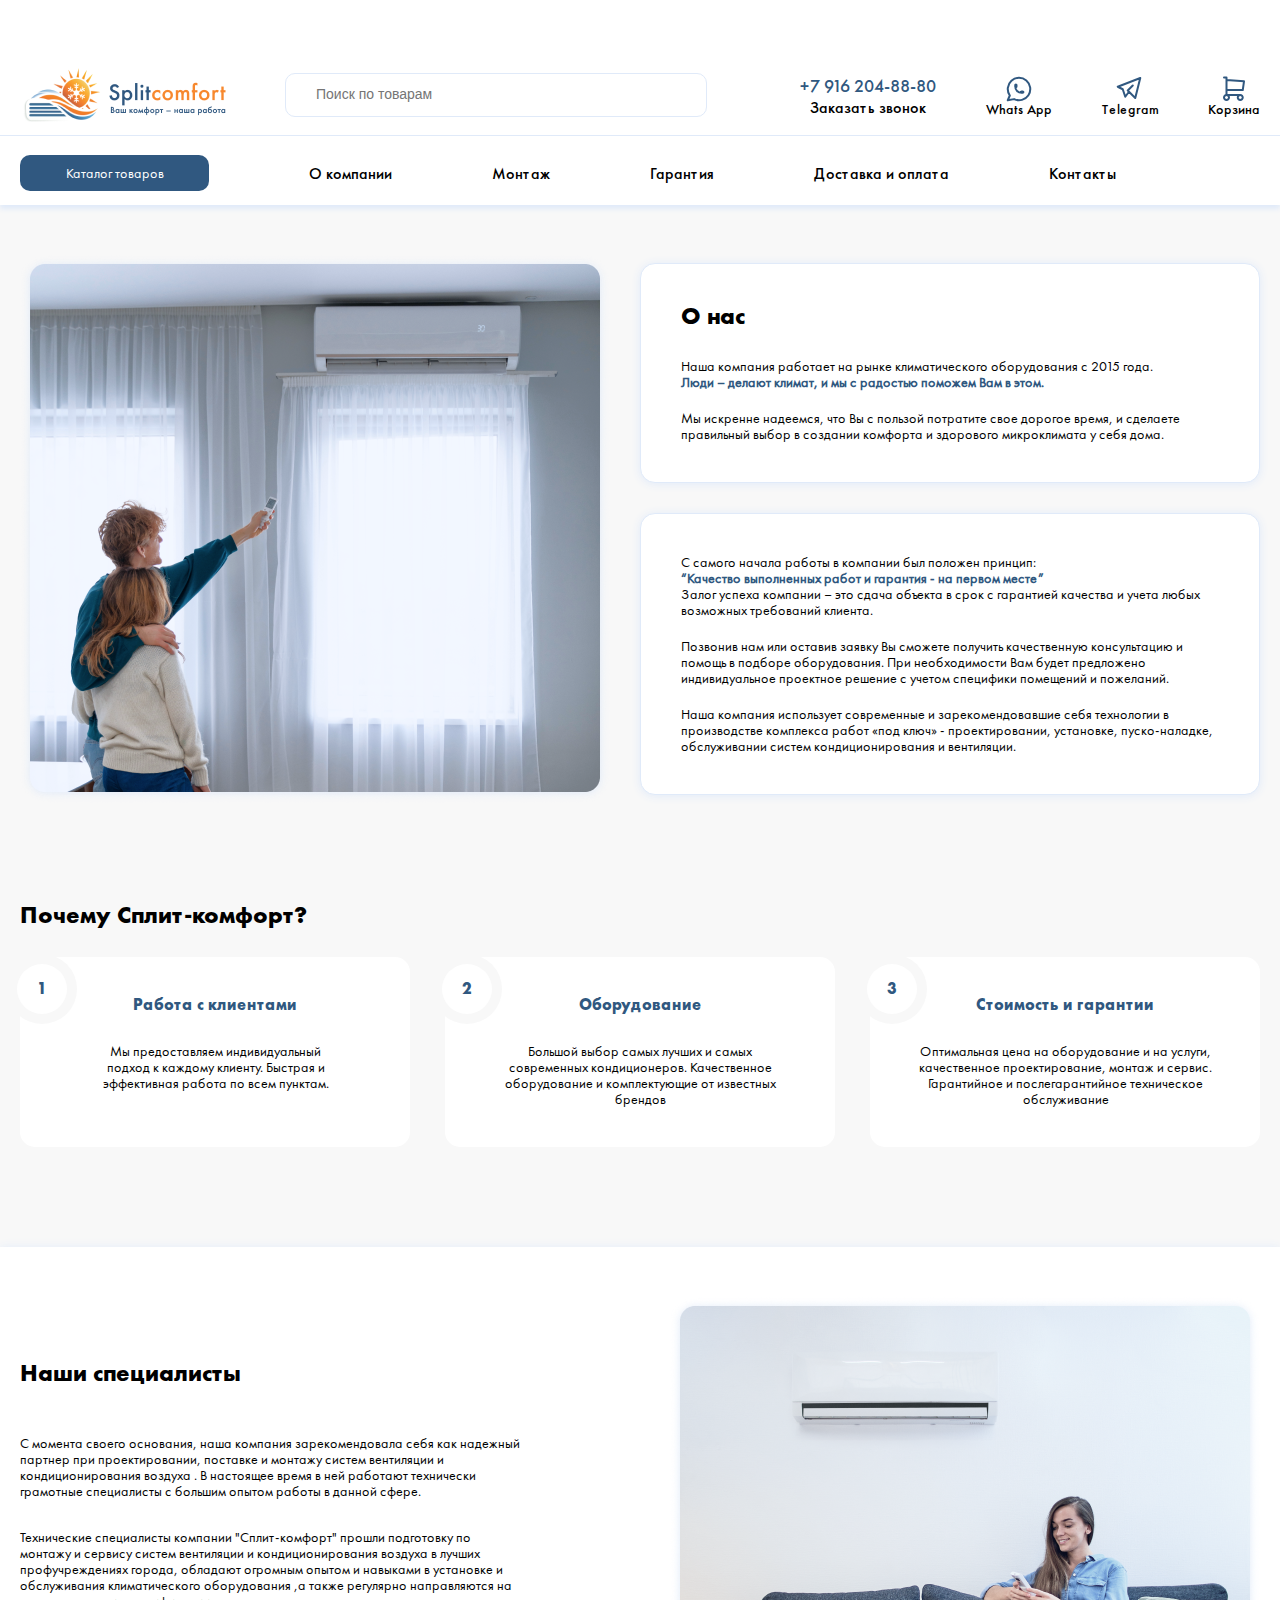
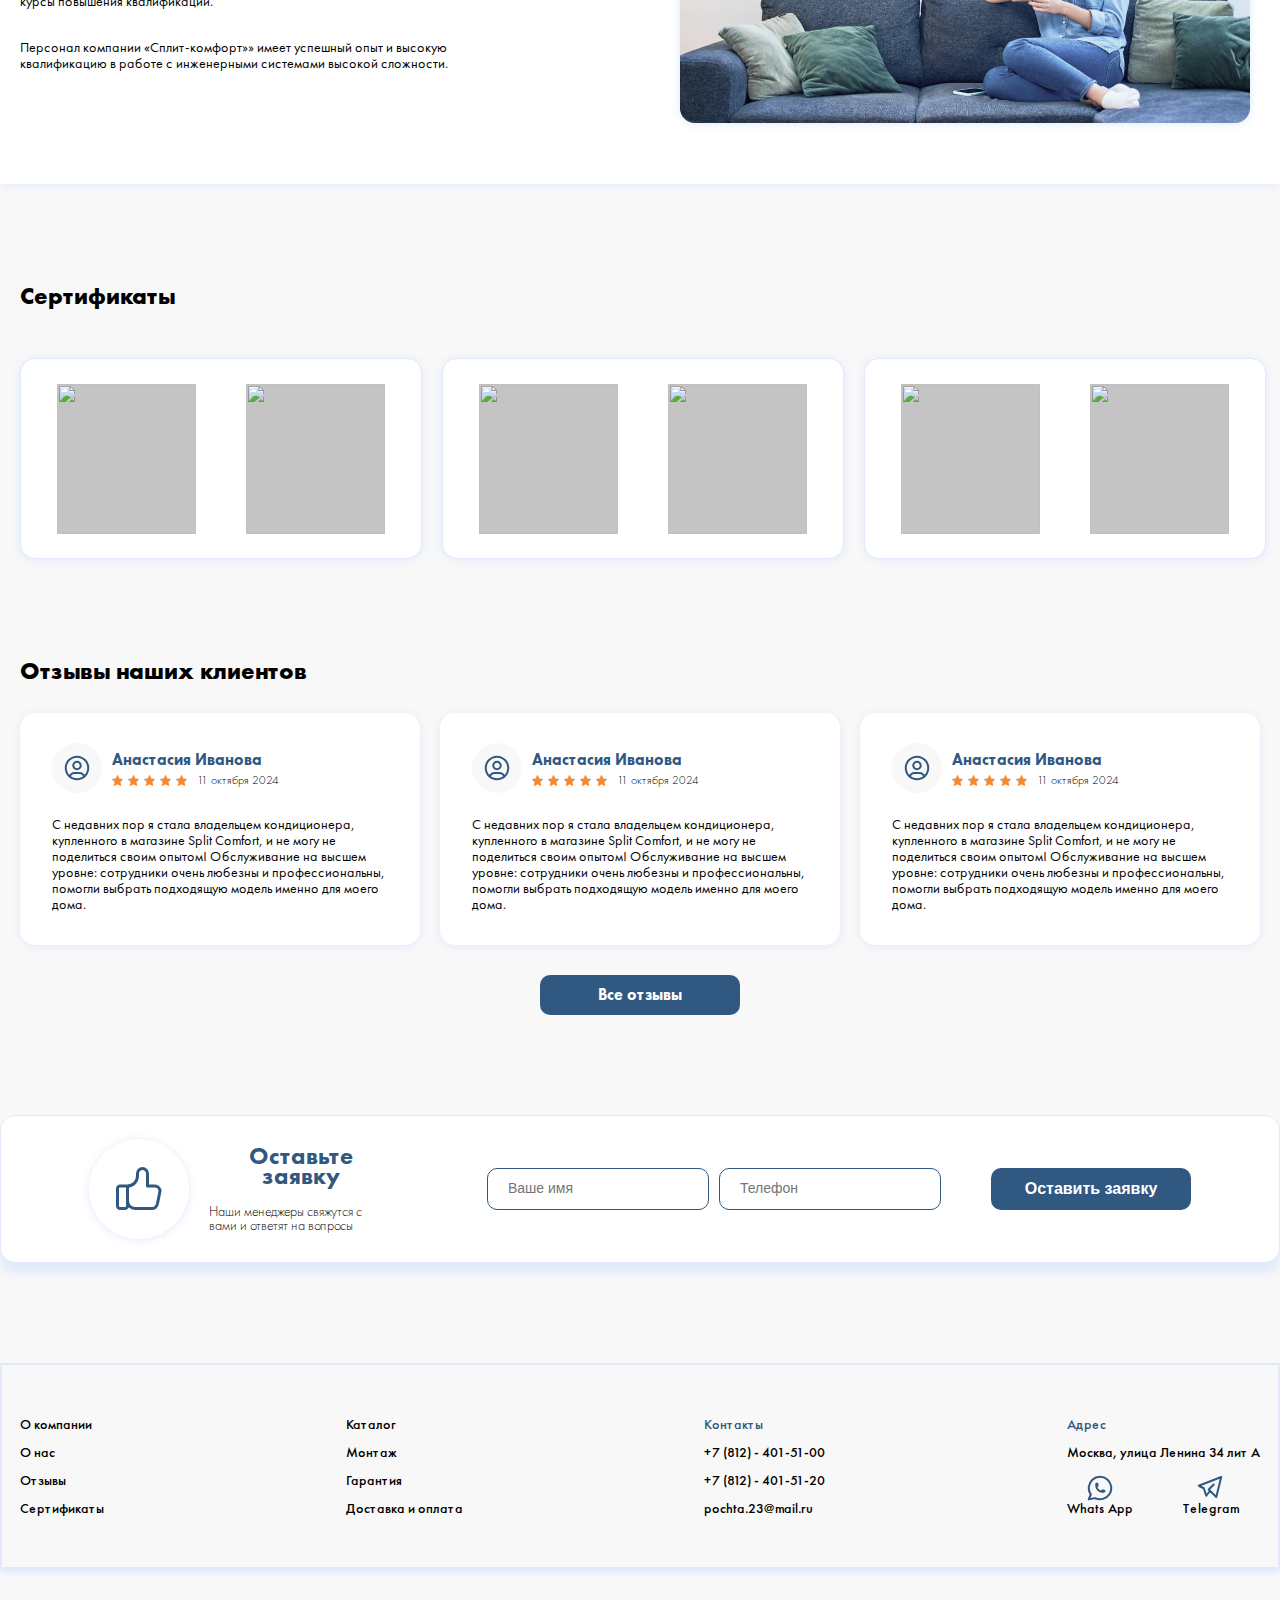
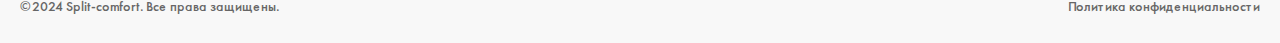
==== guarantee.html @ 11388174 "done about page" ====
<!DOCTYPE html>
<html lang="en">
<head>
    <meta charset="UTF-8">
    <title>Title</title>
    <link rel="stylesheet" href="global.css">
    <link rel="stylesheet" href="guarantee.css">
    <link rel="stylesheet" href="header.css">
    <link rel="stylesheet" href="footer.css">
</head>
<body>
<header class="header">
    <div class="container">
        <div class="header-wrapper">
            <div class="logo-container">
                <img src="assets/images/logo.png" alt="">
                <input class="search" type="text" placeholder="Поиск по товарам">
            </div>
            <div class="header-line"></div>
            <div class="header-info">
                <div class="header-tel">
                    <span>+7 916 204-88-80</span>
                    <span>Заказать звонок</span>
                </div>
                <a class="header-info__link" href="">Whats App</a>
                <a class="header-info__link" href="">Telegram</a>
                <a class="header-info__link" href="">Корзина</a>
            </div>
        </div>
        <nav>
            <ul class="header-links">
                <li>
                    <button class="link header-catalog">Каталог товаров</button>
                </li>
                <li>О компании</li>
                <li>Монтаж</li>
                <li>Гарантия</li>
                <li>Доставка и оплата</li>
                <li>Контакты</li>
            </ul>
        </nav>
    </div>
</header>
<main>
    <section class="about">
        <div class="container">
            <div class="about-wrapper">
                <img src="assets/images/about-1.png" alt="">
                <div class="about-text">
                    <div class="about-block">
                        <h2 class="about-title title">О нас</h2>
                        <p class="desc">Наша компания работает на рынке климатического оборудования с 2015 года.
                            <br><span>Люди – делают климат,
                    и мы с радостью поможем Вам в этом.</span></p>
                        <p class="desc">Мы искренне надеемся, что Вы с пользой потратите свое дорогое время, и сделаете<br>
                            правильный
                            выбор
                            в создании комфорта и здорового микроклимата у себя дома.</p>
                    </div>
                    <div class="about-block">
                        <p class="desc">С самого начала работы в компании был положен принцип:<br>
                            <span>“Качество выполненных работ и гарантия - на первом месте”</span><br>
                            Залог успеха компании – это сдача объекта в срок с гарантией качества и учета любых<br>
                            возможных
                            требований клиента.</p>
                        <p class="desc">Позвонив нам или оставив заявку Вы сможете получить качественную консультацию
                            и<br>помощь в
                            подборе
                            оборудования. При необходимости Вам будет предложено<br>индивидуальное проектное решение с
                            учетом
                            специфики помещений и пожеланий.</p>
                        <p class="desc">Наша компания использует современные и зарекомендовавшие себя технологии
                            в<br>производстве
                            комплекса
                            работ «под ключ» - проектировании, установке, пуско-наладке, обслуживании систем
                            кондиционирования и вентиляции.</p>
                    </div>
                </div>
            </div>
        </div>
    </section>
    <section class="why">
        <div class="container">
            <h2 class="why-title title">Почему Сплит-комфорт?</h2>
            <ul class="why-list">
                <li>
                    <div class="why-circle">
                        <div>1</div>
                    </div>
                    <h3 class="subtitle">Работа с клиентами</h3>
                    <p class="desc">Мы предоставляем индивидуальный подход к каждому клиенту. Быстрая и эффективная
                        работа по всем
                        пунктам.</p>
                </li>
                <li>
                    <div class="why-circle">
                        <div>2</div>
                    </div>
                    <h3 class="subtitle">Оборудование</h3>
                    <p class="desc">Большой выбор самых лучших и самых современных кондиционеров.
                        Качественное оборудование и комплектующие от известных брендов</p>
                </li>
                <li>
                    <div class="why-circle">
                        <div>3</div>
                    </div>
                    <h3 class="subtitle">Стоимость и гарантии</h3>
                    <p class="desc">Оптимальная цена на оборудование и на услуги,
                        качественное проектирование, монтаж и сервис. Гарантийное и послегарантийное техническое
                        обслуживание</p>
                </li>
            </ul>
        </div>
    </section>
    <section class="specialists">
        <div class="container">
            <div class="specialists-wrapper">
                <div class="specialists-content">
                    <h2 class="title">Наши специалисты</h2>
                    <div class="specialists-text"><p class="desc">С момента своего основания, наша компания
                        зарекомендовала себя как надежный партнер при
                        проектировании, поставке и монтажу систем вентиляции и кондиционирования воздуха . В настоящее
                        время
                        в ней работают технически грамотные специалисты с большим опытом работы в данной сфере.</p>
                        <p class="desc">Технические специалисты компании "Сплит-комфорт" прошли подготовку по монтажу
                            и сервису
                            систем
                            вентиляции и кондиционирования воздуха в лучших профучреждениях города, обладают огромным
                            опытом
                            и
                            навыками в установке и обслуживания климатического оборудования ,а также регулярно
                            направляются
                            на
                            курсы повышения квалификации.</p>
                        <p class="desc">Персонал компании «Сплит-комфорт»» имеет успешный опыт и высокую квалификацию в
                            работе с
                            инженерными
                            системами высокой сложности.</p></div>
                </div>
                <img src="assets/images/guarantee-2.png" alt="">
            </div>
        </div>
    </section>
    <section class="certificates">
        <div class="container">
            <h2 class="title">Сертификаты</h2>
            <ul class="certificates-list">
                <li>
                    <img src="" alt="">
                    <img src="" alt="">
                </li>
                <li>
                    <img src="" alt="">
                    <img src="" alt="">
                </li>
                <li>
                    <img src="" alt="">
                    <img src="" alt="">
                </li>
            </ul>
        </div>
    </section>
    <section class="reviews">
        <div class="container">
            <h2 class="title">Отзывы наших клиентов</h2>
            <ul class="reviews-list">
                <li>
                    <div class="reviews-list__profile">
                        <div class="reviews-list__circle">
                            <img src="assets/images/profile.svg" alt="">
                        </div>
                        <div>
                            <h4 class="reviews-list__name">Анастасия Иванова</h4>
                            <div class="reviews-list__rating">
                                <div class="reviews-list__stars">
                                    <img src="assets/images/star.svg" alt="">
                                    <img src="assets/images/star.svg" alt="">
                                    <img src="assets/images/star.svg" alt="">
                                    <img src="assets/images/star.svg" alt="">
                                    <img src="assets/images/star.svg" alt="">
                                </div>
                                <span class="reviews-list__date">11 октября 2024</span>
                            </div>
                        </div>
                    </div>
                    <p class="reviews-list__desc desc">С недавних пор я стала владельцем кондиционера, купленного в
                        магазине Split Comfort, и не могу не
                        поделиться своим опытом! Обслуживание на высшем уровне: сотрудники очень любезны и
                        профессиональны, помогли выбрать подходящую модель именно для моего дома. </p>
                </li>
                <li>
                    <div class="reviews-list__profile">
                        <div class="reviews-list__circle">
                            <img src="assets/images/profile.svg" alt="">
                        </div>
                        <div>
                            <h4 class="reviews-list__name">Анастасия Иванова</h4>
                            <div class="reviews-list__rating">
                                <div class="reviews-list__stars">
                                    <img src="assets/images/star.svg" alt="">
                                    <img src="assets/images/star.svg" alt="">
                                    <img src="assets/images/star.svg" alt="">
                                    <img src="assets/images/star.svg" alt="">
                                    <img src="assets/images/star.svg" alt="">
                                </div>
                                <span class="reviews-list__date">11 октября 2024</span>
                            </div>
                        </div>
                    </div>
                    <p class="reviews-list__desc desc">С недавних пор я стала владельцем кондиционера, купленного в
                        магазине Split Comfort, и не могу не
                        поделиться своим опытом! Обслуживание на высшем уровне: сотрудники очень любезны и
                        профессиональны, помогли выбрать подходящую модель именно для моего дома. </p>
                </li>
                <li>
                    <div class="reviews-list__profile">
                        <div class="reviews-list__circle">
                            <img src="assets/images/profile.svg" alt="">
                        </div>
                        <div>
                            <h4 class="reviews-list__name">Анастасия Иванова</h4>
                            <div class="reviews-list__rating">
                                <div class="reviews-list__stars">
                                    <img src="assets/images/star.svg" alt="">
                                    <img src="assets/images/star.svg" alt="">
                                    <img src="assets/images/star.svg" alt="">
                                    <img src="assets/images/star.svg" alt="">
                                    <img src="assets/images/star.svg" alt="">
                                </div>
                                <span class="reviews-list__date">11 октября 2024</span>
                            </div>
                        </div>
                    </div>
                    <p class="reviews-list__desc desc">С недавних пор я стала владельцем кондиционера, купленного в
                        магазине Split Comfort, и не могу не
                        поделиться своим опытом! Обслуживание на высшем уровне: сотрудники очень любезны и
                        профессиональны, помогли выбрать подходящую модель именно для моего дома. </p>
                </li>

            </ul>
            <a href="#" class="link reviews-link">Все отзывы</a></div>
    </section>
    <section class="form">
        <div class="container">
            <div class="form-like">
                <div class="form-circle">
                    <img src="assets/images/like.svg" alt="">
                </div>
                <div class="form-like__text">
                    <span class="form-like__bid">Оставьте заявку </span>
                    <span class="form-like__desc">Наши менеджеры свяжутся с вами и ответят на вопросы  </span>
                </div>
            </div>
            <form class="form-bid" action="">
                <div class="form-input">
                    <input type="text" placeholder="Ваше имя">
                    <input type="tel" placeholder="Телефон"></div>
                <button class="link form-link" type="submit">Оставить заявку</button>
            </form>
        </div>
    </section>
</main>
<footer class="footer">
    <div class="container">
        <ul class="footer-list">
            <li>
                <ul>
                    <li>О компании</li>
                    <li>О нас</li>
                    <li>Отзывы</li>
                    <li>Сертификаты</li>
                </ul>
            </li>
            <li>
                <ul>
                    <li>Каталог</li>
                    <li>Монтаж</li>
                    <li>Гарантия</li>
                    <li>Доставка и оплата</li>
                </ul>
            </li>
            <li>
                <ul>
                    <li class="footer-accent">Контакты</li>
                    <li>+7 (812) - 401-51-00</li>
                    <li>+7 (812) - 401-51-20</li>
                    <li>pochta.23@mail.ru</li>
                </ul>
            </li>
            <li>
                <ul>
                    <li class="footer-accent">Адрес</li>
                    <li>Москва, улица Ленина 34 лит А</li>
                    <li class="social">
<!--                        <div class="social-links">-->
<!--                            <img src="assets/images/whatsapp.svg" alt="">-->
<!--                            <span>Whats App</span>-->
<!--                        </div>-->
<!--                        <div class="social-links">-->
<!--                            <img src="assets/images/telegram.svg" alt="">-->
<!--                            <span>Telegram</span>-->
<!--                        </div>-->
                        <a class="social-links" href="">Whats App</a>
                        <a class="social-links" href="">Telegram</a>
                    </li>
                </ul>
            </li>
        </ul>
    </div>
</footer>
    <div class="container">
<div class="footer-bottom">
        <span>©2024 Split-comfort. Все права защищены.</span>
        <span>Политика конфиденциальности </span></div>
</div>
</body>
</html>
---- global.css ----
@font-face {
    font-family: 'Futura PT';
    src: url('assets/fonts/FuturaPT-Heavy.eot');
    src: local('assets/fonts/Futura PT Heavy'), local('FuturaPT-Heavy'),
    url('assets/fonts/FuturaPT-Heavy.eot?#iefix') format('embedded-opentype'),
    url('assets/fonts/FuturaPT-Heavy.woff') format('woff'),
    url('assets/fonts/FuturaPT-Heavy.ttf') format('truetype');
    font-weight: 900;
    font-style: normal;
}

@font-face {
    font-family: 'Futura PT';
    src: url('assets/fonts/FuturaPT-Medium.eot');
    src: local('assets/fonts/Futura PT Medium'), local('FuturaPT-Medium'),
    url('assets/fonts/FuturaPT-Medium.eot?#iefix') format('embedded-opentype'),
    url('assets/fonts/FuturaPT-Medium.woff') format('woff'),
    url('assets/fonts/FuturaPT-Medium.ttf') format('truetype');
    font-weight: 500;
    font-style: normal;
}

@font-face {
    font-family: 'Futura PT';
    src: url('assets/fonts/FuturaPT-MediumObl.eot');
    src: local('assets/fonts/Futura PT Medium Oblique'), local('FuturaPT-MediumObl'),
    url('assets/fonts/FuturaPT-MediumObl.eot?#iefix') format('embedded-opentype'),
    url('assets/fonts/FuturaPT-MediumObl.woff') format('woff'),
    url('assets/fonts/FuturaPT-MediumObl.ttf') format('truetype');
    font-weight: 500;
    font-style: italic;
}

@font-face {
    font-family: 'Futura PT Cond';
    src: url('assets/fonts/FuturaPTCond-Medium.eot');
    src: local('assets/fonts/Futura PT Cond Medium'), local('FuturaPTCond-Medium'),
    url('assets/fonts/FuturaPTCond-Medium.eot?#iefix') format('embedded-opentype'),
    url('assets/fonts/FuturaPTCond-Medium.woff') format('woff'),
    url('assets/fonts/FuturaPTCond-Medium.ttf') format('truetype');
    font-weight: 500;
    font-style: normal;
}

@font-face {
    font-family: 'Futura PT';
    src: url('assets/fonts/FuturaPT-LightObl.eot');
    src: local('assets/fonts/Futura PT Light Oblique'), local('FuturaPT-LightObl'),
    url('assets/fonts/FuturaPT-LightObl.eot?#iefix') format('embedded-opentype'),
    url('assets/fonts/FuturaPT-LightObl.woff') format('woff'),
    url('assets/fonts/FuturaPT-LightObl.ttf') format('truetype');
    font-weight: 300;
    font-style: italic;
}

@font-face {
    font-family: 'Futura PT Book';
    src: url('assets/fonts/FuturaPT-Book.eot');
    src: local('assets/fonts/Futura PT Book'), local('FuturaPT-Book'),
    url('assets/fonts/FuturaPT-Book.eot?#iefix') format('embedded-opentype'),
    url('assets/fonts/FuturaPT-Book.woff') format('woff'),
    url('assets/fonts/FuturaPT-Book.ttf') format('truetype');
    font-weight: normal;
    font-style: normal;
}

@font-face {
    font-family: 'Futura PT Cond';
    src: url('assets/fonts/FuturaPTCond-Bold.eot');
    src: local('assets/fonts/Futura PT Cond Bold'), local('FuturaPTCond-Bold'),
    url('assets/fonts/FuturaPTCond-Bold.eot?#iefix') format('embedded-opentype'),
    url('assets/fonts/FuturaPTCond-Bold.woff') format('woff'),
    url('assets/fonts/FuturaPTCond-Bold.ttf') format('truetype');
    font-weight: bold;
    font-style: normal;
}

@font-face {
    font-family: 'Futura PT Book';
    src: url('assets/fonts/FuturaPT-BookObl.eot');
    src: local('assets/fonts/Futura PT Book Oblique'), local('FuturaPT-BookObl'),
    url('assets/fonts/FuturaPT-BookObl.eot?#iefix') format('embedded-opentype'),
    url('assets/fonts/FuturaPT-BookObl.woff') format('woff'),
    url('assets/fonts/FuturaPT-BookObl.ttf') format('truetype');
    font-weight: normal;
    font-style: italic;
}

@font-face {
    font-family: 'Futura PT Cond Extra';
    src: url('assets/fonts/FuturaPTCond-ExtraBoldObl.eot');
    src: local('assets/fonts/Futura PT Cond Extra Bold Oblique'), local('FuturaPTCond-ExtraBoldObl'),
    url('assets/fonts/FuturaPTCond-ExtraBoldObl.eot?#iefix') format('embedded-opentype'),
    url('assets/fonts/FuturaPTCond-ExtraBoldObl.woff') format('woff'),
    url('assets/fonts/FuturaPTCond-ExtraBoldObl.ttf') format('truetype');
    font-weight: 800;
    font-style: italic;
}

@font-face {
    font-family: 'Futura PT';
    src: url('assets/fonts/FuturaPT-Light.eot');
    src: local('assets/fonts/Futura PT Light'), local('FuturaPT-Light'),
    url('assets/fonts/FuturaPT-Light.eot?#iefix') format('embedded-opentype'),
    url('assets/fonts/FuturaPT-Light.woff') format('woff'),
    url('assets/fonts/FuturaPT-Light.ttf') format('truetype');
    font-weight: 300;
    font-style: normal;
}

@font-face {
    font-family: 'Futura PT';
    src: url('assets/fonts/FuturaPT-BoldObl.eot');
    src: local('assets/fonts/Futura PT Bold Oblique'), local('FuturaPT-BoldObl'),
    url('assets/fonts/FuturaPT-BoldObl.eot?#iefix') format('embedded-opentype'),
    url('assets/fonts/FuturaPT-BoldObl.woff') format('woff'),
    url('assets/fonts/FuturaPT-BoldObl.ttf') format('truetype');
    font-weight: bold;
    font-style: italic;
}

@font-face {
    font-family: 'Futura PT Demi';
    src: url('assets/fonts/FuturaPT-DemiObl.eot');
    src: local('assets/fonts/Futura PT Demi Oblique'), local('FuturaPT-DemiObl'),
    url('assets/fonts/FuturaPT-DemiObl.eot?#iefix') format('embedded-opentype'),
    url('assets/fonts/FuturaPT-DemiObl.woff') format('woff'),
    url('assets/fonts/FuturaPT-DemiObl.ttf') format('truetype');
    font-weight: 600;
    font-style: italic;
}

@font-face {
    font-family: 'Futura PT Cond Extra';
    src: url('assets/fonts/FuturaPTCond-ExtraBold.eot');
    src: local('assets/fonts/Futura PT Cond Extra Bold'), local('FuturaPTCond-ExtraBold'),
    url('assets/fonts/FuturaPTCond-ExtraBold.eot?#iefix') format('embedded-opentype'),
    url('assets/fonts/FuturaPTCond-ExtraBold.woff') format('woff'),
    url('assets/fonts/FuturaPTCond-ExtraBold.ttf') format('truetype');
    font-weight: 800;
    font-style: normal;
}

@font-face {
    font-family: 'Futura PT Demi';
    src: url('assets/fonts/FuturaPT-Demi.eot');
    src: local('assets/fonts/Futura PT Demi'), local('FuturaPT-Demi'),
    url('assets/fonts/FuturaPT-Demi.eot?#iefix') format('embedded-opentype'),
    url('assets/fonts/FuturaPT-Demi.woff') format('woff'),
    url('assets/fonts/FuturaPT-Demi.ttf') format('truetype');
    font-weight: 600;
    font-style: normal;
}

@font-face {
    font-family: 'Futura PT';
    src: url('assets/fonts/FuturaPT-HeavyObl.eot');
    src: local('assets/fonts/Futura PT Heavy Oblique'), local('FuturaPT-HeavyObl'),
    url('assets/fonts/FuturaPT-HeavyObl.eot?#iefix') format('embedded-opentype'),
    url('assets/fonts/FuturaPT-HeavyObl.woff') format('woff'),
    url('assets/fonts/FuturaPT-HeavyObl.ttf') format('truetype');
    font-weight: 900;
    font-style: italic;
}

@font-face {
    font-family: 'Futura PT Extra';
    src: url('assets/fonts/FuturaPT-ExtraBoldObl.eot');
    src: local('assets/fonts/Futura PT Extra Bold Oblique'), local('FuturaPT-ExtraBoldObl'),
    url('assets/fonts/FuturaPT-ExtraBoldObl.eot?#iefix') format('embedded-opentype'),
    url('assets/fonts/FuturaPT-ExtraBoldObl.woff') format('woff'),
    url('assets/fonts/FuturaPT-ExtraBoldObl.ttf') format('truetype');
    font-weight: 800;
    font-style: italic;
}

@font-face {
    font-family: 'Futura PT Cond Book';
    src: url('assets/fonts/FuturaPTCond-Book.eot');
    src: local('assets/fonts/Futura PT Cond Book'), local('FuturaPTCond-Book'),
    url('assets/fonts/FuturaPTCond-Book.eot?#iefix') format('embedded-opentype'),
    url('assets/fonts/FuturaPTCond-Book.woff') format('woff'),
    url('assets/fonts/FuturaPTCond-Book.ttf') format('truetype');
    font-weight: normal;
    font-style: normal;
}

@font-face {
    font-family: 'Futura PT';
    src: url('assets/fonts/FuturaPT-Bold.eot');
    src: local('assets/fonts/Futura PT Bold'), local('FuturaPT-Bold'),
    url('assets/fonts/FuturaPT-Bold.eot?#iefix') format('embedded-opentype'),
    url('assets/fonts/FuturaPT-Bold.woff') format('woff'),
    url('assets/fonts/FuturaPT-Bold.ttf') format('truetype');
    font-weight: bold;
    font-style: normal;
}

@font-face {
    font-family: 'Futura PT Extra';
    src: url('assets/fonts/FuturaPT-ExtraBold.eot');
    src: local('assets/fonts/Futura PT Extra Bold'), local('FuturaPT-ExtraBold'),
    url('assets/fonts/FuturaPT-ExtraBold.eot?#iefix') format('embedded-opentype'),
    url('assets/fonts/FuturaPT-ExtraBold.woff') format('woff'),
    url('assets/fonts/FuturaPT-ExtraBold.ttf') format('truetype');
    font-weight: 800;
    font-style: normal;
}

@font-face {
    font-family: 'Futura PT Cond';
    src: url('assets/fonts/FuturaPTCond-BoldObl.eot');
    src: local('assets/fonts/Futura PT Cond Bold Oblique'), local('FuturaPTCond-BoldObl'),
    url('assets/fonts/FuturaPTCond-BoldObl.eot?#iefix') format('embedded-opentype'),
    url('assets/fonts/FuturaPTCond-BoldObl.woff') format('woff'),
    url('assets/fonts/FuturaPTCond-BoldObl.ttf') format('truetype');
    font-weight: bold;
    font-style: italic;
}

@font-face {
    font-family: 'Futura PT Cond';
    src: url('assets/fonts/FuturaPTCond-MediumObl.eot');
    src: local('assets/fonts/Futura PT Cond Medium Oblique'), local('FuturaPTCond-MediumObl'),
    url('assets/fonts/FuturaPTCond-MediumObl.eot?#iefix') format('embedded-opentype'),
    url('assets/fonts/FuturaPTCond-MediumObl.woff') format('woff'),
    url('assets/fonts/FuturaPTCond-MediumObl.ttf') format('truetype');
    font-weight: 500;
    font-style: italic;
}

@font-face {
    font-family: 'Futura PT Cond Book';
    src: url('assets/fonts/FuturaPTCond-BookObl.eot');
    src: local('assets/fonts/Futura PT Cond Book Oblique'), local('FuturaPTCond-BookObl'),
    url('assets/fonts/FuturaPTCond-BookObl.eot?#iefix') format('embedded-opentype'),
    url('assets/fonts/FuturaPTCond-BookObl.woff') format('woff'),
    url('assets/fonts/FuturaPTCond-BookObl.ttf') format('truetype');
    font-weight: normal;
    font-style: italic;
}



* {
    margin: 0;
    padding: 0;
}

ul {
    list-style: none;
}

a {
    text-decoration: none;
}

.container {
    max-width: 1240px;
    margin: 0 auto;
}

:root {
    --blue: #305880;
    --orange: #F7882E;
    --white: #fff;
    --dirtyWhite: #F8F8F8;
    --gayBlue: #E0EAF9;
    --devil: #666666;
    --black: #000;
}

body {
    color: var(--black);
    background-color: var(--dirtyWhite);
    font-family: 'Futura PT', sans-serif;
    font-weight: 500;
}

.desc {
    font-size: 14px;
    line-height: 1.14286;
    font-weight: 400;
    font-family: 'Futura PT Book', sans-serif;
}

.desc span {
    color: var(--blue);
    font-weight: 600;
}

.title {
    font-weight: bold;
    font-size: 24px;
    line-height: 1;
}

.subtitle {
    font-weight: 600;
    font-size: 16px;
    line-height: 1;
    color: var(--blue);
}

.link {
    border-radius: 10px;
    width: 200px;
    background: var(--blue);
    font-weight: 900;
    font-size: 16px;
    line-height: 1;
    text-align: center;
    color: var(--white);
    display: block;
    padding: 12px 0;
    border: none;
    cursor: pointer;
}

input {
    border: 1px solid var(--blue);
    border-radius: 10px;
    width: 200px;
    padding: 10px 0 10px 20px;
    background: var(--white);
    font-weight: 300;
    font-size: 14px;
    line-height: 1.37143;
}
---- guarantee.css ----
.about {
    margin-top: 50px;
}

.about-wrapper {
    display: flex;
    gap: 30px;
}

.about-block {
    padding: 40px 0 40px 40px;
    border: 1px solid var(--gayBlue);
    border-radius: 15px;
    box-shadow: 0 1px 10px 0 var(--gayBlue);
    background: var(--white);
    display: flex;
    flex-direction: column;
    gap: 20px;
}

.about-text {
    display: flex;
    flex-direction: column;
    gap: 30px;
    margin-top: 8px;
}

.about-title {
    margin-bottom: 10px;
}

/**/

.why {
    margin-top: 100px;
}

.why-list {
    margin-top: 30px;
    display: flex;
    gap: 35px;
}

.why-list li {
    border-radius: 15px;
    background: var(--white);
    position: relative;
    padding: 40px 0;
}

.why-list li .subtitle {
    text-align: center;
}

.why-list li .desc {
    margin-top: 30px;
    text-align: center;
}

.why-list li:first-child .desc {
    width: 253px;
    padding: 0 68px 0 69px;
}

.why-list li:nth-child(2) .desc {
    width: 284px;
    padding: 0 53px 0 53px;
}

.why-list li:nth-child(3) .desc {
    width: 295px;
    padding: 0 47px 0 48px;
}

.why-circle {
    position: absolute;
    width: 70px;
    height: 70px;
    border-radius: 100%;
    background: var(--dirtyWhite);
    top: -3px;
    left: -13px;
}

.why-circle div {
    position: absolute;
    top: 10px;
    left: 10px;
    display: flex;
    align-items: center;
    justify-content: center;
    width: 50px;
    height: 50px;
    background: var(--white);
    border-radius: 50%;
    font-weight: 700;
    font-size: 16px;
    line-height: 1.2;
    color: var(--blue);
}

/**/

.specialists {
    margin-top: 100px;
    padding: 50px 0;
    background-color: var(--white);
    box-shadow: 0 1px 10px 0 var(--gayBlue);
}

.specialists-wrapper {
    display: flex;
    align-items: center;
    justify-content: space-between;
}

.specialists-content {
    max-width: 500px;
}

.specialists-text {
    display: flex;
    flex-direction: column;
    gap: 30px;
    margin-top: 50px;
}

/**/

.certificates {
    margin-top: 100px;
}

.certificates-list {
    margin-top: 50px;
    display: flex;
    gap: 20px;
}

.certificates-list li {
    max-width: 400px;
    width: 100%;
    background: var(--white);
    border: 1px solid var(--gayBlue);
    border-radius: 15px;
    box-shadow: 0 1px 10px 0 var(--gayBlue);
    padding: 25px 36px 24px;
    display: flex;
    gap: 50px;
}

.certificates-list li img {
    width: 139px;
    height: 150px;
    background: #c4c4c4;
}

/**/

.reviews {
    margin-top: 100px;
}

.reviews-list {
    margin-top: 30px;
    display: flex;
    gap: 20px;
}

.reviews-list li {
    max-width: 390px;
    width: 100%;
    padding: 30px 21px 33px 32px;
    box-shadow: 0 1px 10px 0 var(--gayBlue);
    background: var(--white);
    border-radius: 15px;
}

.reviews-list__name {
    font-weight: 900;
    font-size: 16px;
    line-height: 1.2;
    color: var(--blue);
}

.reviews-list__circle {
    width: 50px;
    height: 50px;
    border-radius: 50%;
    background-color: var(--dirtyWhite);
    display: flex;
    align-items: center;
    justify-content: center;
}

.reviews-list__profile {
    display: flex;
    align-items: center;
    gap: 10px;
}

.reviews-list__desc {
    font-weight: 300;
    margin-top: 23px;
    max-width: 337px;
}

.reviews-list__date {
    font-weight: 300;
    font-size: 12px;
    line-height: 1;
}

.reviews-list__stars {
    display: flex;
    gap: 5px;
}

.reviews-list__rating {
    margin-top: 5px;
    display: flex;
    gap: 10px;
    align-items: center;
}

.reviews-link {
    margin: 30px auto 0;
}

/**/

.form .container {
    margin-top: 100px;
    border: 1px solid var(--gayBlue);
    border-radius: 15px;
    box-shadow: 0 10px 10px 0 var(--gayBlue);
    background: var(--white);
    padding: 23px 88px;
    display: flex;
    align-items: center;
    justify-content: space-between;
}

.form-circle {
    width: 100px;
    height: 100px;
    border-radius: 50%;
    background: var(--white);
    box-shadow: 0 1px 10px 0 var(--gayBlue);
    display: flex;
    align-items: center;
    justify-content: center;
}

.form-like {
    display: flex;
    gap: 20px;
    align-items: center;
}

.form-like__text {
    display: flex;
    flex-direction: column;
    gap: 19px;
    max-width: 183px;
}

.form-like__bid {
    font-weight: 900;
    text-align: center;
    font-size: 24px;
    line-height: 0.8;
    color: var(--blue);
}

.form-like__desc {
    font-weight: 300;
    font-size: 14px;
    line-height: 1;
    max-width: 161px;
}

.form-bid {
    display: flex;
    gap: 50px;
}

.form-input {
    display: flex;
    gap: 10px;
}
---- header.css ----
.header {
    background: var(--white);
    box-shadow: 0 4px 5px 0 var(--gayBlue);
    position: relative;
}

.header-line {
    position: absolute;
    width: 100%;
    height: 1px;
    background: var(--gayBlue);
    left: 0;
    top: 135px;
}

.header-wrapper {
    display: flex;
    padding: 65px 0 16px 0;
    align-items: center;
    justify-content: space-between;
}

.header-links {
    display: flex;
    align-items: center;
    gap: 100px;
    padding: 14px 0;
}

.header-catalog {
    font-weight: 400;
    font-size: 14px;
    padding: 11px 0;
    width: 189px;
    font-family: "Futura PT Book" ,sans-serif;
}

.header-info {
    display: flex;
    gap: 50px;
    align-items: flex-end;
}

.header-info__link {
    padding-top: 28px;
    position: relative;
    display: block;
    font-weight: 400;
    font-size: 14px;
    color: var(--black);
}

.header-info a:nth-child(2):before {
    content: url(assets/images/whatsapp.svg);
    position: absolute;
    top: 4px;
    left: 20px;
}

.header-info :nth-child(3):before {
    content: url(assets/images/telegram.svg);
    position: absolute;
    top: 5px;
    left: 14px;
}

.header-info :nth-child(4):before {
    content: url(assets/images/trach.svg);
    position: absolute;
    top: 4px;
    left: 15px;
}

.logo-container {
    display: flex;
    position: relative;
    gap: 50px;
    align-items: center;
}

.header-tel {
    display: flex;
    flex-direction: column;
    align-items: center;
}

.search {
    border: 1px solid var(--gayBlue);
    padding: 11px 0 11px 30px;
    border-radius: 10px;
    width: 390px;
}

.header-tel span:first-child {
    font-weight: 500;
    font-size: 18px;
    color: var(--blue);
}
---- footer.css ----
.footer {
    margin-top: 100px;
    border: 2px solid var(--gayBlue);
    box-shadow: 0 4px 5px 0 var(--gayBlue);
    padding: 50px 0;
}

.footer-list {
    display: flex;
    font-weight: 400;
    font-size: 14px;
    justify-content: space-between;
}

.footer-list li ul {
    display: flex;
    flex-direction: column;
    gap: 10px;
}

.footer-accent {
    color: var(--blue);
}

.social {
    display: flex;
    gap: 50px;
}

.social-links {
    padding-top: 28px;
    position: relative;
    display: block;
    font-weight: 400;
    font-size: 14px;
    color: var(--black);
}

.social-links:first-child:before {
    content: url(assets/images/whatsapp.svg);
    position: absolute;
    top: 4px;
    left: 20px;
}

.social-links:nth-child(2):before {
    content: url(assets/images/telegram.svg);
    position: absolute;
    top: 5px;
    left: 14px;
}

.footer-bottom {
    display: flex;
    justify-content: space-between;
    font-weight: 400;
    font-size: 14px;
    line-height: 1;
    color: var(--devil);
    margin: 30px 0;
}
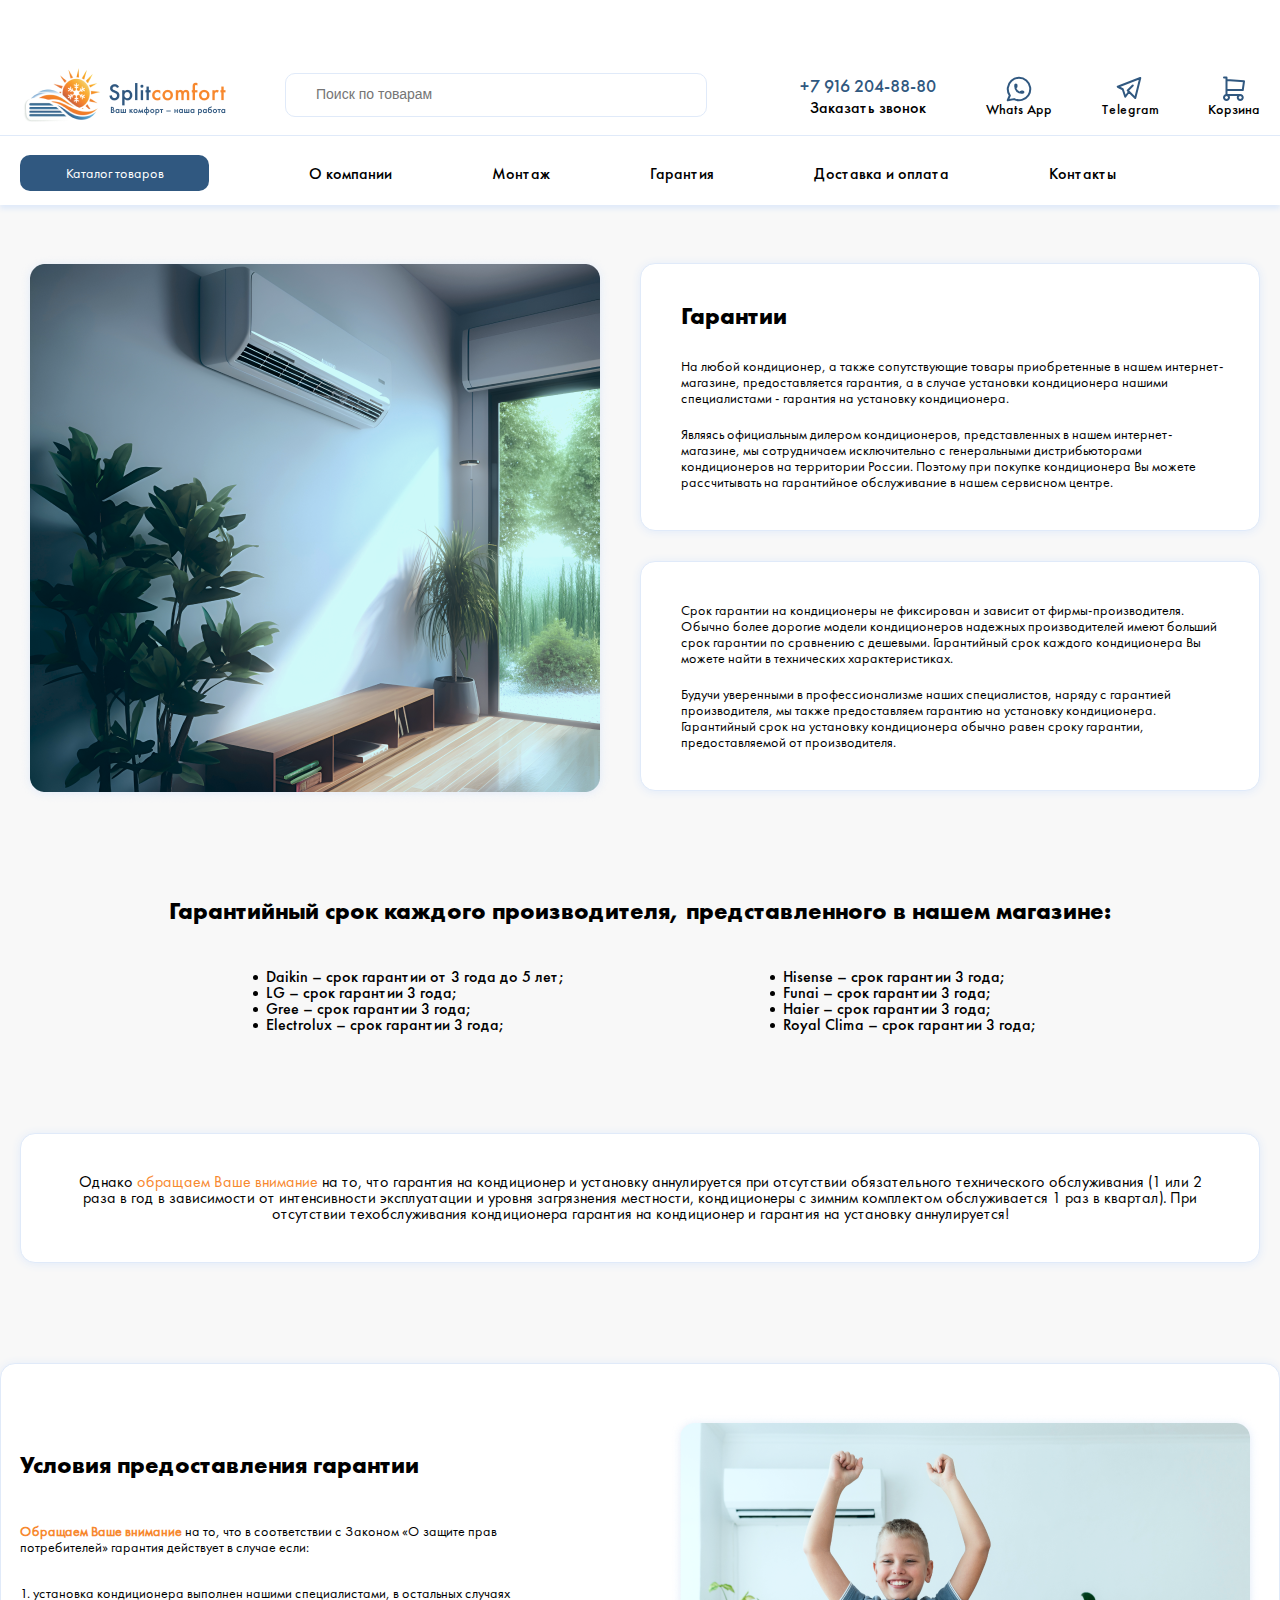
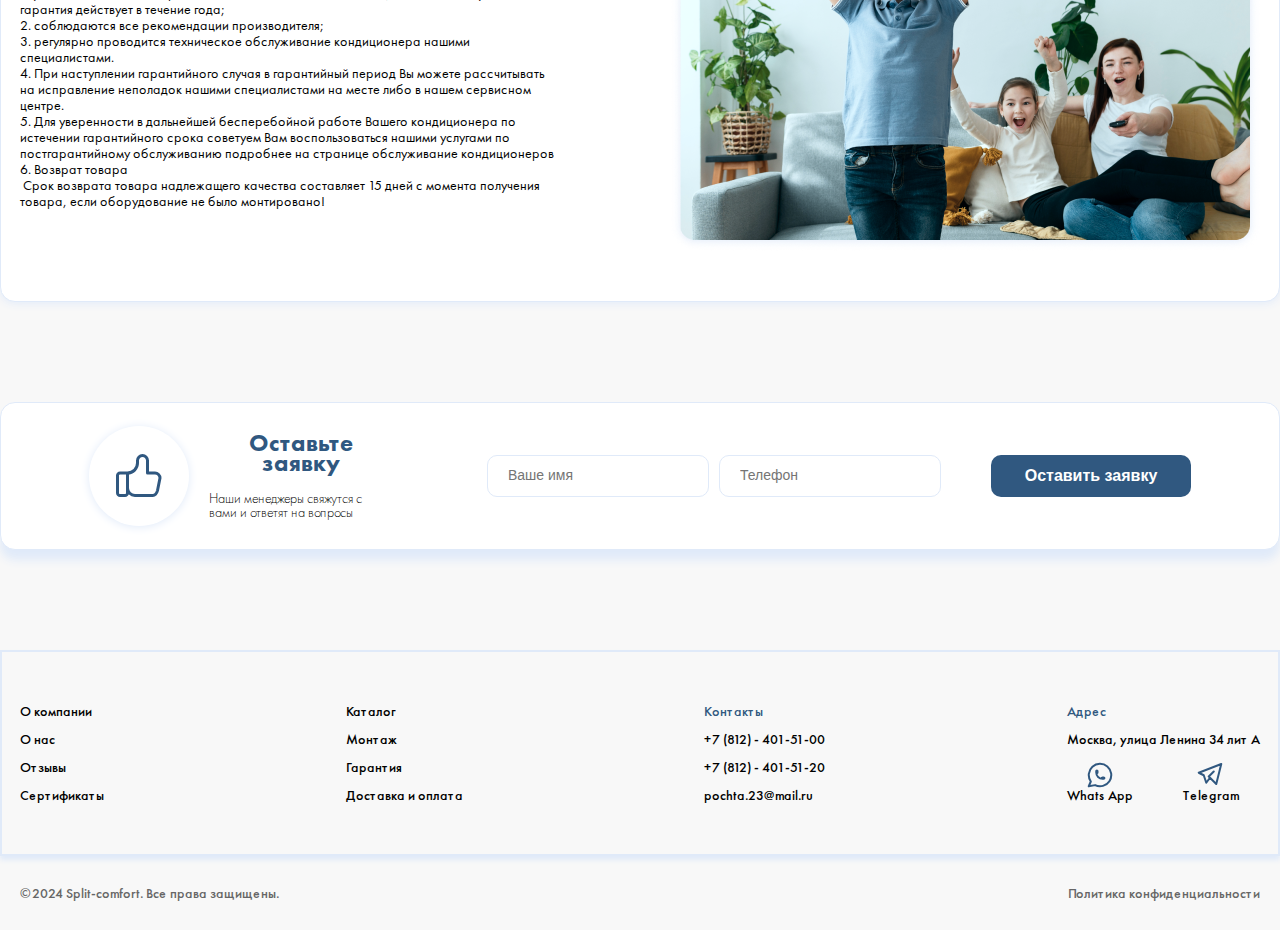
==== commit bb48b175: "done guarantee page" ====
--- a/guarantee.html
+++ b/guarantee.html
@@ -4,9 +4,10 @@
     <meta charset="UTF-8">
     <title>Title</title>
     <link rel="stylesheet" href="global.css">
-    <link rel="stylesheet" href="guarantee.css">
+    <link rel="stylesheet" href="form.css">
     <link rel="stylesheet" href="header.css">
     <link rel="stylesheet" href="footer.css">
+    <link rel="stylesheet" href="guarantee.css">
 </head>
 <body>
 <header class="header">
@@ -42,204 +43,78 @@
     </div>
 </header>
 <main>
-    <section class="about">
+    <section class="main">
         <div class="container">
-            <div class="about-wrapper">
-                <img src="assets/images/about-1.png" alt="">
-                <div class="about-text">
-                    <div class="about-block">
-                        <h2 class="about-title title">О нас</h2>
-                        <p class="desc">Наша компания работает на рынке климатического оборудования с 2015 года.
-                            <br><span>Люди – делают климат,
-                    и мы с радостью поможем Вам в этом.</span></p>
-                        <p class="desc">Мы искренне надеемся, что Вы с пользой потратите свое дорогое время, и сделаете<br>
-                            правильный
-                            выбор
-                            в создании комфорта и здорового микроклимата у себя дома.</p>
+            <div class="main-wrapper">
+                <img src="assets/images/guarantee-1.png">
+                <div class="main-content">
+                    <div class="main-block">
+                        <h2 class="title">Гарантии</h2>
+                        <p class="desc">На любой кондиционер, а также сопутствующие товары приобретенные в нашем интернет-магазине, предоставляется гарантия, а в случае установки кондиционера нашими <br>специалистами - гарантия на установку кондиционера.</p>
+                        <p class="desc">Являясь официальным дилером кондиционеров, представленных в нашем интернет-<br>магазине, мы сотрудничаем исключительно с генеральными дистрибьюторами <br>кондиционеров на территории России. Поэтому при покупке кондиционера Вы можете <br>рассчитывать на гарантийное обслуживание в нашем сервисном центре.</p>
                     </div>
-                    <div class="about-block">
-                        <p class="desc">С самого начала работы в компании был положен принцип:<br>
-                            <span>“Качество выполненных работ и гарантия - на первом месте”</span><br>
-                            Залог успеха компании – это сдача объекта в срок с гарантией качества и учета любых<br>
-                            возможных
-                            требований клиента.</p>
-                        <p class="desc">Позвонив нам или оставив заявку Вы сможете получить качественную консультацию
-                            и<br>помощь в
-                            подборе
-                            оборудования. При необходимости Вам будет предложено<br>индивидуальное проектное решение с
-                            учетом
-                            специфики помещений и пожеланий.</p>
-                        <p class="desc">Наша компания использует современные и зарекомендовавшие себя технологии
-                            в<br>производстве
-                            комплекса
-                            работ «под ключ» - проектировании, установке, пуско-наладке, обслуживании систем
-                            кондиционирования и вентиляции.</p>
+                    <div class="main-block">
+                        <p class="desc">Срок гарантии на кондиционеры не фиксирован и зависит от фирмы-производителя.<br>Обычно более дорогие модели кондиционеров надежных производителей имеют больший<br>срок гарантии по сравнению с дешевыми. Гарантийный срок каждого кондиционера Вы<br>можете найти в технических характеристиках.</p>
+                        <p class="desc">Будучи уверенными в профессионализме наших специалистов, наряду с гарантией<br>производителя, мы также предоставляем гарантию на установку кондиционера.<br>Гарантийный срок на установку кондиционера обычно равен сроку гарантии,<br>предоставляемой от производителя.</p>
                     </div>
                 </div>
             </div>
-        </div>
-    </section>
-    <section class="why">
-        <div class="container">
-            <h2 class="why-title title">Почему Сплит-комфорт?</h2>
-            <ul class="why-list">
-                <li>
-                    <div class="why-circle">
-                        <div>1</div>
-                    </div>
-                    <h3 class="subtitle">Работа с клиентами</h3>
-                    <p class="desc">Мы предоставляем индивидуальный подход к каждому клиенту. Быстрая и эффективная
-                        работа по всем
-                        пунктам.</p>
-                </li>
-                <li>
-                    <div class="why-circle">
-                        <div>2</div>
-                    </div>
-                    <h3 class="subtitle">Оборудование</h3>
-                    <p class="desc">Большой выбор самых лучших и самых современных кондиционеров.
-                        Качественное оборудование и комплектующие от известных брендов</p>
-                </li>
-                <li>
-                    <div class="why-circle">
-                        <div>3</div>
-                    </div>
-                    <h3 class="subtitle">Стоимость и гарантии</h3>
-                    <p class="desc">Оптимальная цена на оборудование и на услуги,
-                        качественное проектирование, монтаж и сервис. Гарантийное и послегарантийное техническое
-                        обслуживание</p>
-                </li>
-            </ul>
-        </div>
-    </section>
-    <section class="specialists">
-        <div class="container">
-            <div class="specialists-wrapper">
-                <div class="specialists-content">
-                    <h2 class="title">Наши специалисты</h2>
-                    <div class="specialists-text"><p class="desc">С момента своего основания, наша компания
-                        зарекомендовала себя как надежный партнер при
-                        проектировании, поставке и монтажу систем вентиляции и кондиционирования воздуха . В настоящее
-                        время
-                        в ней работают технически грамотные специалисты с большим опытом работы в данной сфере.</p>
-                        <p class="desc">Технические специалисты компании "Сплит-комфорт" прошли подготовку по монтажу
-                            и -сервису
-                            систем
-                            вентиляции и кондиционирования воздуха в лучших профучреждениях города, обладают огромным
-                            опытом
-                            и
-                            навыками в установке и обслуживания климатического оборудования ,а также регулярно
-                            направляются
-                            на
-                            курсы повышения квалификации.</p>
-                        <p class="desc">Персонал компании «Сплит-комфорт»» имеет успешный опыт и высокую квалификацию в
-                            работе с
-                            инженерными
-                            системами высокой сложности.</p></div>
+            <div class="term">
+                <h3 class="title main-subtitle">Гарантийный срок каждого производителя, представленного в нашем магазине:</h3>
+                <div class="term-lists">
+                    <ul>
+                        <li>Daikin – срок гарантии от 3 года до 5 лет;</li>
+                        <li>LG – срок гарантии 3 года;</li>
+                        <li>Gree – срок гарантии 3 года;</li>
+                        <li>Electrolux – срок гарантии 3 года;</li>
+                    </ul>
+                    <ul>
+                        <li>Hisense – срок гарантии 3 года;</li>
+                        <li>Funai – срок гарантии 3 года;</li>
+                        <li>Haier – срок гарантии 3 года;</li>
+                        <li>Royal Clima – срок гарантии 3 года;</li>
+                    </ul>
                 </div>
-                <img src="assets/images/guarantee-2.png" alt="">
+                <p class="attention">Однако <span>обращаем Ваше внимание</span> на то, что гарантия на кондиционер и установку аннулируется при отсутствии обязательного технического обслуживания  (1 или 2 раза в год в зависимости от интенсивности эксплуатации и уровня загрязнения местности, кондиционеры с зимним комплектом обслуживается 1 раз в квартал). При отсутствии техобслуживания кондиционера гарантия на кондиционер и гарантия на установку аннулируется!</p>
             </div>
         </div>
     </section>
-    <section class="certificates">
+    <section class="conditions">
         <div class="container">
-            <h2 class="title">Сертификаты</h2>
-            <ul class="certificates-list">
-                <li>
-                    <img src="" alt="">
-                    <img src="" alt="">
-                </li>
-                <li>
-                    <img src="" alt="">
-                    <img src="" alt="">
-                </li>
-                <li>
-                    <img src="" alt="">
-                    <img src="" alt="">
-                </li>
-            </ul>
+            <div class="conditions-wrapper">
+                <div class="conditions-content">
+                    <h2 class="title">Условия предоставления гарантии</h2>
+                    <p class="conditions-desc desc"><span>Обращаем Ваше внимание</span> на то, что в соответствии с Законом «О защите
+                        прав +потребителей» гарантия действует в случае если:</p>
+                    <ul class="conditions-list desc">
+                        <li>1. установка кондиционера выполнен нашими специалистами, в остальных случаях<br>гарантия
+                            действует в течение года;
+                        </li>
+                        <li>2. соблюдаются все рекомендации производителя;</li>
+                        <li> 3. регулярно проводится техническое обслуживание кондиционера нашими<br>специалистами.</li>
+                        <li>4. При наступлении гарантийного случая в гарантийный период Вы можете рассчитывать
+                            на +исправление неполадок нашими специалистами на месте либо в нашем сервисном центре. +
+                        </li>
+                        <li> 5. Для уверенности в дальнейшей бесперебойной работе Вашего кондиционера по
+                            истечении +гарантийного срока советуем Вам воспользоваться нашими услугами по
+                            постгарантийному +обслуживанию подробнее на странице обслуживание кондиционеров +
+                        </li>
+                        <li>6. Возврат товара</li>
+                        <li> +Срок возврата товара надлежащего качества составляет 15 дней с момента получения +товара,
+                            если оборудование не было монтировано!
+                        </li>
+                    </ul>
+                </div>
+                <img src="assets/images/guarantee-2.png" alt=""></div>
         </div>
-    </section>
-    <section class="reviews">
-        <div class="container">
-            <h2 class="title">Отзывы наших клиентов</h2>
-            <ul class="reviews-list">
-                <li>
-                    <div class="reviews-list__profile">
-                        <div class="reviews-list__circle">
-                            <img src="assets/images/profile.svg" alt="">
-                        </div>
-                        <div>
-                            <h4 class="reviews-list__name">Анастасия Иванова</h4>
-                            <div class="reviews-list__rating">
-                                <div class="reviews-list__stars">
-                                    <img src="assets/images/star.svg" alt="">
-                                    <img src="assets/images/star.svg" alt="">
-                                    <img src="assets/images/star.svg" alt="">
-                                    <img src="assets/images/star.svg" alt="">
-                                    <img src="assets/images/star.svg" alt="">
-                                </div>
-                                <span class="reviews-list__date">11 октября 2024</span>
-                            </div>
-                        </div>
-                    </div>
-                    <p class="reviews-list__desc desc">С недавних пор я стала владельцем кондиционера, купленного в
-                        магазине Split Comfort, и не могу не
-                        поделиться своим опытом! Обслуживание на высшем уровне: сотрудники очень любезны и
-                        профессиональны, помогли выбрать подходящую модель именно для моего дома. </p>
-                </li>
-                <li>
-                    <div class="reviews-list__profile">
-                        <div class="reviews-list__circle">
-                            <img src="assets/images/profile.svg" alt="">
-                        </div>
-                        <div>
-                            <h4 class="reviews-list__name">Анастасия Иванова</h4>
-                            <div class="reviews-list__rating">
-                                <div class="reviews-list__stars">
-                                    <img src="assets/images/star.svg" alt="">
-                                    <img src="assets/images/star.svg" alt="">
-                                    <img src="assets/images/star.svg" alt="">
-                                    <img src="assets/images/star.svg" alt="">
-                                    <img src="assets/images/star.svg" alt="">
-                                </div>
-                                <span class="reviews-list__date">11 октября 2024</span>
-                            </div>
-                        </div>
-                    </div>
-                    <p class="reviews-list__desc desc">С недавних пор я стала владельцем кондиционера, купленного в
-                        магазине Split Comfort, и не могу не
-                        поделиться своим опытом! Обслуживание на высшем уровне: сотрудники очень любезны и
-                        профессиональны, помогли выбрать подходящую модель именно для моего дома. </p>
-                </li>
-                <li>
-                    <div class="reviews-list__profile">
-                        <div class="reviews-list__circle">
-                            <img src="assets/images/profile.svg" alt="">
-                        </div>
-                        <div>
-                            <h4 class="reviews-list__name">Анастасия Иванова</h4>
-                            <div class="reviews-list__rating">
-                                <div class="reviews-list__stars">
-                                    <img src="assets/images/star.svg" alt="">
-                                    <img src="assets/images/star.svg" alt="">
-                                    <img src="assets/images/star.svg" alt="">
-                                    <img src="assets/images/star.svg" alt="">
-                                    <img src="assets/images/star.svg" alt="">
-                                </div>
-                                <span class="reviews-list__date">11 октября 2024</span>
-                            </div>
-                        </div>
-                    </div>
-                    <p class="reviews-list__desc desc">С недавних пор я стала владельцем кондиционера, купленного в
-                        магазине Split Comfort, и не могу не
-                        поделиться своим опытом! Обслуживание на высшем уровне: сотрудники очень любезны и
-                        профессиональны, помогли выбрать подходящую модель именно для моего дома. </p>
-                </li>
-
-            </ul>
-            <a href="#" class="link reviews-link">Все отзывы</a></div>
     </section>
     <section class="form">
         <div class="container">
@@ -293,14 +168,6 @@
                     <li class="footer-accent">Адрес</li>
                     <li>Москва, улица Ленина 34 лит А</li>
                     <li class="social">
-<!--                        <div class="social-links">-->
-<!--                            <img src="assets/images/whatsapp.svg" alt="">-->
-<!--                            <span>Whats App</span>-->
-<!--                        </div>-->
-<!--                        <div class="social-links">-->
-<!--                            <img src="assets/images/telegram.svg" alt="">-->
-<!--                            <span>Telegram</span>-->
-<!--                        </div>-->
                         <a class="social-links" href="">Whats App</a>
                         <a class="social-links" href="">Telegram</a>
                     </li>
@@ -309,8 +176,8 @@
         </ul>
     </div>
 </footer>
-    <div class="container">
-<div class="footer-bottom">
+<div class="container">
+    <div class="footer-bottom">
         <span>©2024 Split-comfort. Все права защищены.</span>
         <span>Политика конфиденциальности </span></div>
 </div>
--- a/global.css
+++ b/global.css
@@ -253,6 +253,7 @@
 
 a {
     text-decoration: none;
+    color: inherit;
 }
 
 .container {
@@ -318,7 +319,7 @@
 }
 
 input {
-    border: 1px solid var(--blue);
+    border: 1px solid var(--gayBlue);
     border-radius: 10px;
     width: 200px;
     padding: 10px 0 10px 20px;
--- a/form.css
+++ b/form.css
@@ -0,0 +1,60 @@
+.form .container {
+    margin-top: 100px;
+    border: 1px solid var(--gayBlue);
+    border-radius: 15px;
+    box-shadow: 0 10px 10px 0 var(--gayBlue);
+    background: var(--white);
+    padding: 23px 88px;
+    display: flex;
+    align-items: center;
+    justify-content: space-between;
+}
+
+.form-circle {
+    width: 100px;
+    height: 100px;
+    border-radius: 50%;
+    background: var(--white);
+    box-shadow: 0 1px 10px 0 var(--gayBlue);
+    display: flex;
+    align-items: center;
+    justify-content: center;
+}
+
+.form-like {
+    display: flex;
+    gap: 20px;
+    align-items: center;
+}
+
+.form-like__text {
+    display: flex;
+    flex-direction: column;
+    gap: 19px;
+    max-width: 183px;
+}
+
+.form-like__bid {
+    font-weight: 900;
+    text-align: center;
+    font-size: 24px;
+    line-height: 0.8;
+    color: var(--blue);
+}
+
+.form-like__desc {
+    font-weight: 300;
+    font-size: 14px;
+    line-height: 1;
+    max-width: 161px;
+}
+
+.form-bid {
+    display: flex;
+    gap: 50px;
+}
+
+.form-input {
+    display: flex;
+    gap: 10px;
+}--- a/guarantee.css
+++ b/guarantee.css
@@ -1,13 +1,20 @@
-.about {
+.main {
     margin-top: 50px;
 }
 
-.about-wrapper {
+.main-wrapper {
     display: flex;
     gap: 30px;
 }
 
-.about-block {
+.main-content {
+    display: flex;
+    flex-direction: column;
+    gap: 30px;
+    margin-top: 8px;
+}
+
+.main-block {
     padding: 40px 0 40px 40px;
     border: 1px solid var(--gayBlue);
     border-radius: 15px;
@@ -18,275 +25,92 @@
     gap: 20px;
 }
 
-.about-text {
-    display: flex;
-    flex-direction: column;
-    gap: 30px;
-    margin-top: 8px;
-}
-
-.about-title {
+.main-block .title {
     margin-bottom: 10px;
 }
 
-/**/
-
-.why {
+.term {
     margin-top: 100px;
 }
 
-.why-list {
-    margin-top: 30px;
-    display: flex;
-    gap: 35px;
+.main-subtitle {
+    text-align: center;
+    line-height: 0.66667;
 }
 
-.why-list li {
-    border-radius: 15px;
-    background: var(--white);
-    position: relative;
-    padding: 40px 0;
+.term-lists {
+    display: flex;
+    margin: 50px auto 0;
+    gap: 200px;
+    line-height: 1;
+    justify-content: center;
 }
 
-.why-list li .subtitle {
-    text-align: center;
+.term-lists li {
+    padding-left: 20px;
+    position: relative;
 }
 
-.why-list li .desc {
-    margin-top: 30px;
-    text-align: center;
+.term-lists li::before {
+    content: "";
+    position: absolute;
+    left: 7px;
+    top: 6px;
+    width: 5px;
+    height: 5px;
+    background: var(--black);
+    border-radius: 50%;
 }
 
-.why-list li:first-child .desc {
-    width: 253px;
-    padding: 0 68px 0 69px;
+.attention {
+    margin-top: 100px;
+    padding: 40px;
+    border: 1px solid var(--gayBlue);
+    border-radius: 15px;
+    box-shadow: 0 1px 10px 0 var(--gayBlue);
+    background: var(--white);
+    text-align: center;
+    font-weight: 400;
+    font-size: 16px;
+    line-height: 1;
+    font-family: "Futura PT Book",sans-serif;
 }
 
-.why-list li:nth-child(2) .desc {
-    width: 284px;
-    padding: 0 53px 0 53px;
+.attention span {
+    color: var(--orange);
 }
 
-.why-list li:nth-child(3) .desc {
-    width: 295px;
-    padding: 0 47px 0 48px;
+.conditions {
+    margin-top: 100px;
+    border: 1px solid var(--gayBlue);
+    border-radius: 15px;
+    box-shadow: 0 1px 10px 0 var(--gayBlue);
+    background: var(--white);
+    padding: 50px 0;
 }
 
-.why-circle {
-    position: absolute;
-    width: 70px;
-    height: 70px;
-    border-radius: 100%;
-    background: var(--dirtyWhite);
-    top: -3px;
-    left: -13px;
+.conditions-wrapper {
+    display: flex;
+    justify-content: space-between;
+    align-items: center;
 }
 
-.why-circle div {
-    position: absolute;
-    top: 10px;
-    left: 10px;
-    display: flex;
-    align-items: center;
-    justify-content: center;
-    width: 50px;
-    height: 50px;
-    background: var(--white);
-    border-radius: 50%;
-    font-weight: 700;
-    font-size: 16px;
-    line-height: 1.2;
-    color: var(--blue);
+.conditions .title {
+    line-height: 0.66667;
 }
 
-/**/
-
-.specialists {
-    margin-top: 100px;
-    padding: 50px 0;
-    background-color: var(--white);
-    box-shadow: 0 1px 10px 0 var(--gayBlue);
+.conditions-content {
+    max-width: 542px;
 }
 
-.specialists-wrapper {
-    display: flex;
-    align-items: center;
-    justify-content: space-between;
-}
-
-.specialists-content {
-    max-width: 500px;
-}
-
-.specialists-text {
-    display: flex;
-    flex-direction: column;
-    gap: 30px;
+.conditions-desc {
     margin-top: 50px;
 }
 
-/**/
-
-.certificates {
-    margin-top: 100px;
+.conditions-content .desc span {
+    color: var(--orange);
 }
 
-.certificates-list {
-    margin-top: 50px;
-    display: flex;
-    gap: 20px;
-}
-
-.certificates-list li {
-    max-width: 400px;
-    width: 100%;
-    background: var(--white);
-    border: 1px solid var(--gayBlue);
-    border-radius: 15px;
-    box-shadow: 0 1px 10px 0 var(--gayBlue);
-    padding: 25px 36px 24px;
-    display: flex;
-    gap: 50px;
-}
-
-.certificates-list li img {
-    width: 139px;
-    height: 150px;
-    background: #c4c4c4;
-}
-
-/**/
-
-.reviews {
-    margin-top: 100px;
-}
-
-.reviews-list {
+.conditions-list {
     margin-top: 30px;
-    display: flex;
-    gap: 20px;
-}
-
-.reviews-list li {
-    max-width: 390px;
-    width: 100%;
-    padding: 30px 21px 33px 32px;
-    box-shadow: 0 1px 10px 0 var(--gayBlue);
-    background: var(--white);
-    border-radius: 15px;
-}
-
-.reviews-list__name {
-    font-weight: 900;
-    font-size: 16px;
-    line-height: 1.2;
-    color: var(--blue);
-}
-
-.reviews-list__circle {
-    width: 50px;
-    height: 50px;
-    border-radius: 50%;
-    background-color: var(--dirtyWhite);
-    display: flex;
-    align-items: center;
-    justify-content: center;
-}
-
-.reviews-list__profile {
-    display: flex;
-    align-items: center;
-    gap: 10px;
-}
-
-.reviews-list__desc {
-    font-weight: 300;
-    margin-top: 23px;
-    max-width: 337px;
-}
-
-.reviews-list__date {
-    font-weight: 300;
-    font-size: 12px;
-    line-height: 1;
-}
-
-.reviews-list__stars {
-    display: flex;
-    gap: 5px;
-}
-
-.reviews-list__rating {
-    margin-top: 5px;
-    display: flex;
-    gap: 10px;
-    align-items: center;
-}
-
-.reviews-link {
-    margin: 30px auto 0;
-}
-
-/**/
-
-.form .container {
-    margin-top: 100px;
-    border: 1px solid var(--gayBlue);
-    border-radius: 15px;
-    box-shadow: 0 10px 10px 0 var(--gayBlue);
-    background: var(--white);
-    padding: 23px 88px;
-    display: flex;
-    align-items: center;
-    justify-content: space-between;
-}
-
-.form-circle {
-    width: 100px;
-    height: 100px;
-    border-radius: 50%;
-    background: var(--white);
-    box-shadow: 0 1px 10px 0 var(--gayBlue);
-    display: flex;
-    align-items: center;
-    justify-content: center;
-}
-
-.form-like {
-    display: flex;
-    gap: 20px;
-    align-items: center;
-}
-
-.form-like__text {
-    display: flex;
-    flex-direction: column;
-    gap: 19px;
-    max-width: 183px;
-}
-
-.form-like__bid {
-    font-weight: 900;
-    text-align: center;
-    font-size: 24px;
-    line-height: 0.8;
-    color: var(--blue);
-}
-
-.form-like__desc {
-    font-weight: 300;
-    font-size: 14px;
-    line-height: 1;
-    max-width: 161px;
-}
-
-.form-bid {
-    display: flex;
-    gap: 50px;
-}
-
-.form-input {
-    display: flex;
-    gap: 10px;
-}
-
+}